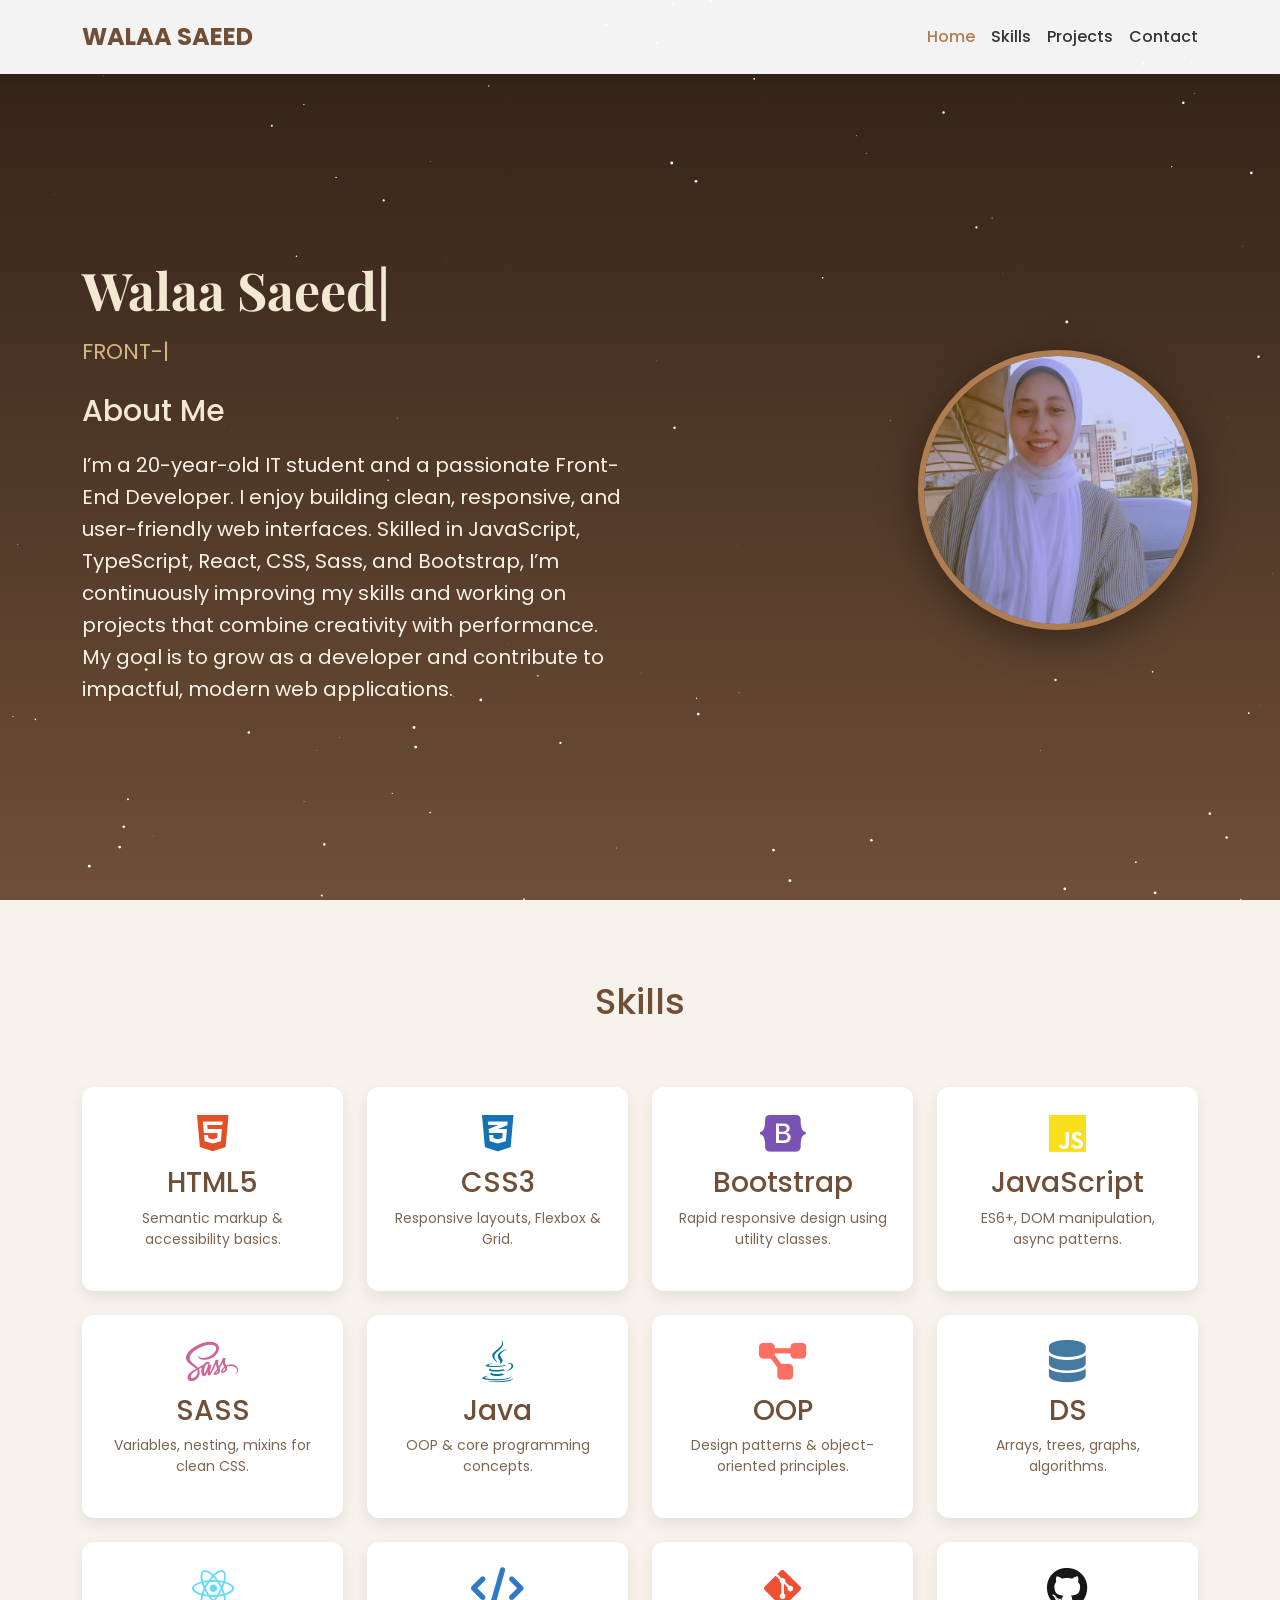
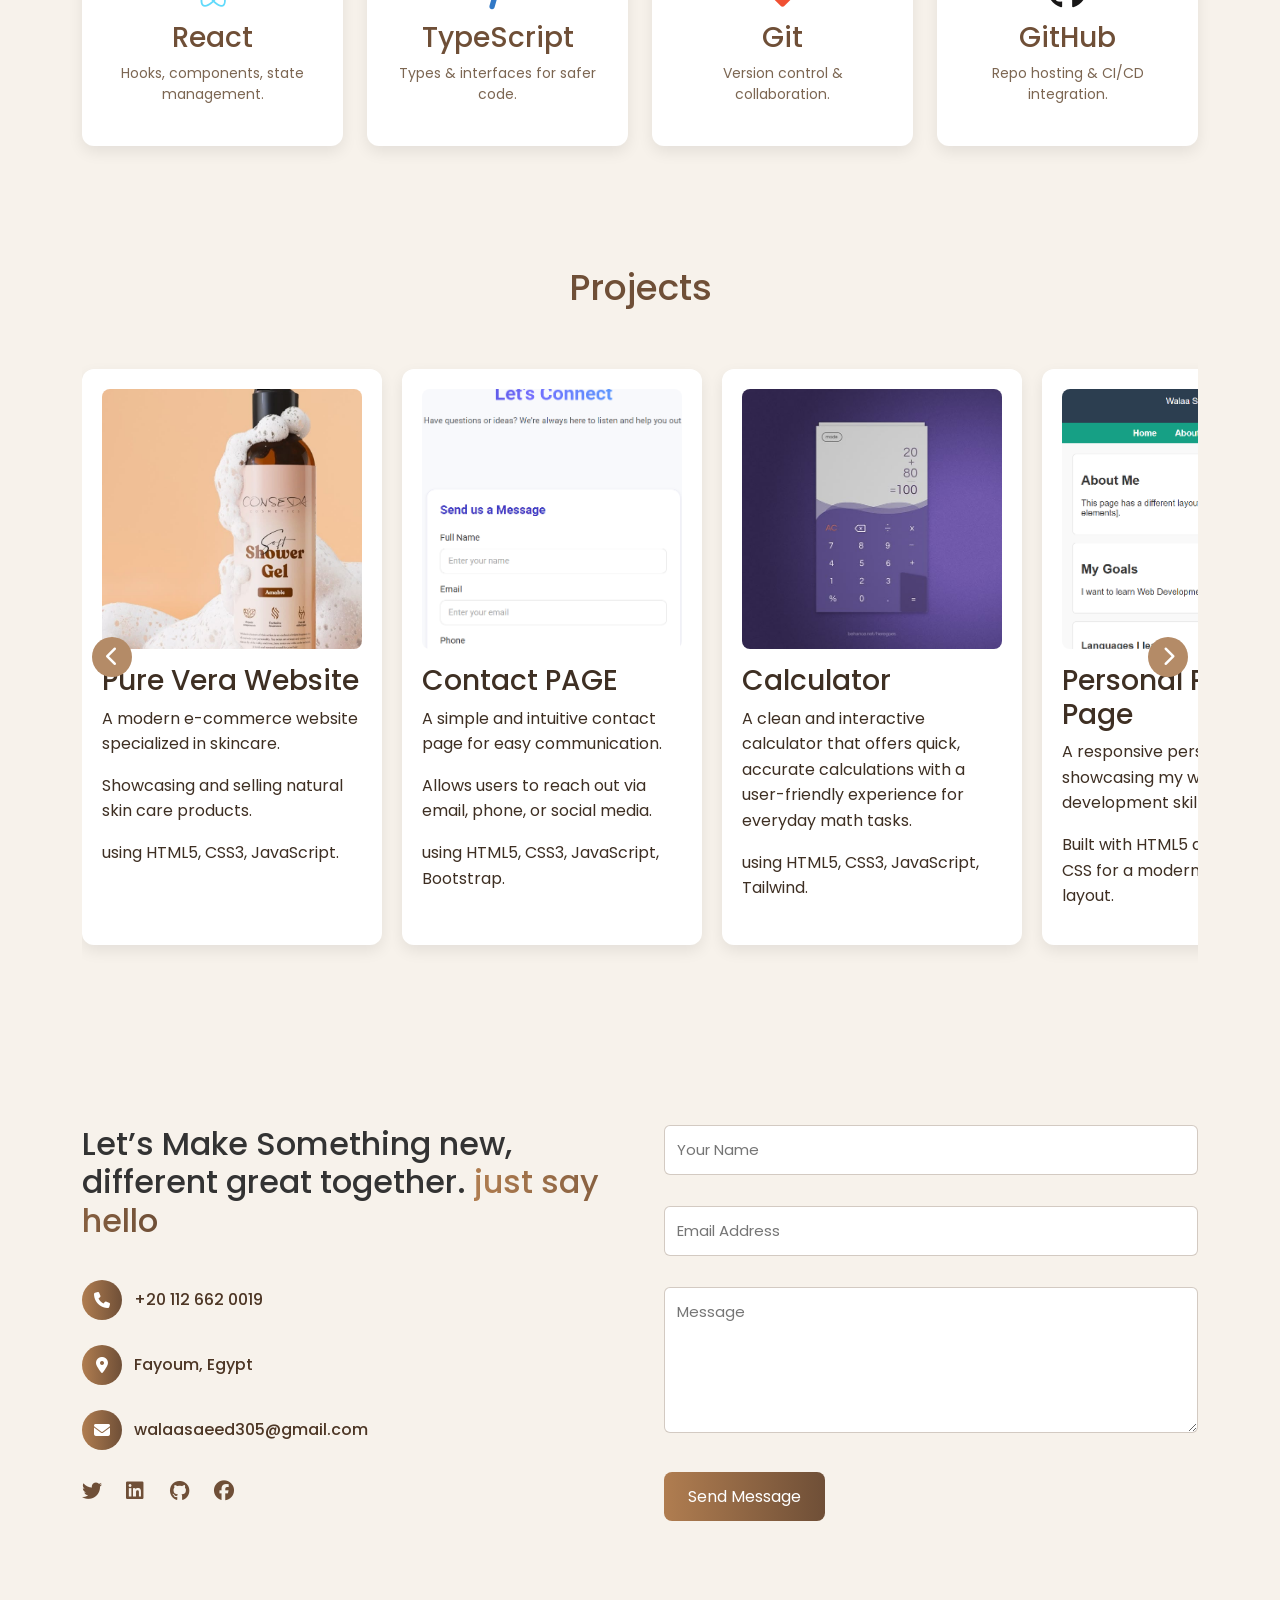
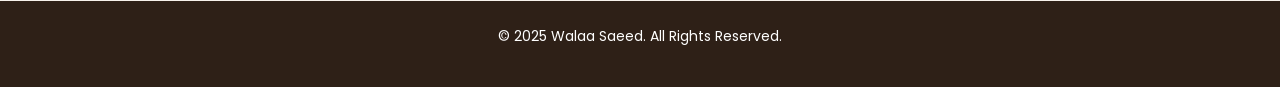
==== index.html @ ff793e22 "First commit" ====
<!DOCTYPE html>
<html lang="en">
<head>
  <meta charset="utf-8" />
  <meta name="viewport" content="width=device-width,initial-scale=1" />
  <title>Walaa Saeed</title>
  <link href="https://fonts.googleapis.com/css2?family=Poppins:wght@400;600;700&family=Playfair+Display:wght@600;700&display=swap" rel="stylesheet">
  <link href="https://cdnjs.cloudflare.com/ajax/libs/font-awesome/6.5.0/css/all.min.css" rel="stylesheet">
  <link href="https://cdn.jsdelivr.net/npm/bootstrap@5.3.2/dist/css/bootstrap.min.css" rel="stylesheet">
  <link rel="stylesheet" href="style.css">
</head>
<body>

<header class="header">
  <div class="container d-flex align-items-center justify-content-between">
    <div class="logo">WALAA SAEED</div>
    <nav class="navmenu">
      <ul class="d-flex gap-3 mb-0">
        <li><a href="#hero" class="nav-link active">Home</a></li>
        <li><a href="#skills" class="nav-link">Skills</a></li>
        <li><a href="#projects" class="nav-link">Projects</a></li>
        <li><a href="#contact" class="nav-link">Contact</a></li>
      </ul>
    </nav>
  </div>
</header>

<section id="hero" class="hero">
  <canvas id="stars"></canvas>
  <div class="container hero-content">
    <div class="row align-items-center gy-4">
      <div class="col-lg-6 text-lg-start text-center hero-left">
        <h1 class="name-heading">
          <span id="typed"></span><span id="cursor">|</span>
        </h1>
        <p class="subtitle"><span id="typed-sub"></span><span id="cursor-sub">|</span></p>
        <div class="about-me mt-4">
          <h4>About Me</h4>
          <p class="about-text">
            I’m a 20-year-old IT student and a passionate Front-End Developer.
             I enjoy building clean, responsive, and user-friendly web interfaces. Skilled in JavaScript, 
             TypeScript, React, CSS, Sass, and Bootstrap, I’m continuously improving my skills and working
              on projects that combine creativity with performance. My goal is to grow as a developer and contribute to
               impactful, modern web applications.
          </p>
        </div>
      </div>
      <div class="col-lg-6 d-flex justify-content-center justify-content-lg-end">
        <div class="profile-circle">
          <img src="images/personal_photo.jpg" alt="Walaa Saeed" id="profile-img">
          <div class="profile-ring"></div>
        </div>
      </div>
    </div>
  </div>
</section>

<section id="skills" class="section skills">
  <div class="container">
    <h2>Skills</h2>
    <div class="row g-4 mt-3">
      <div class="col-md-3 col-sm-6">
        <div class="skill-card">
          <i class="fab fa-html5" style="color:#E34F26"></i>
          <h3>HTML5</h3>
          <p>Semantic markup & accessibility basics.</p>
        </div>
      </div>
      <div class="col-md-3 col-sm-6">
        <div class="skill-card">
          <i class="fab fa-css3-alt" style="color:#1572B6"></i>
          <h3>CSS3</h3>
          <p>Responsive layouts, Flexbox & Grid.</p>
        </div>
      </div>
      <div class="col-md-3 col-sm-6">
        <div class="skill-card">
          <i class="fab fa-bootstrap" style="color:#7952B3"></i>
          <h3>Bootstrap</h3>
          <p>Rapid responsive design using utility classes.</p>
        </div>
      </div>
      <div class="col-md-3 col-sm-6">
        <div class="skill-card">
          <i class="fab fa-js" style="color:#F7DF1E"></i>
          <h3>JavaScript</h3>
          <p>ES6+, DOM manipulation, async patterns.</p>
        </div>
      </div>
      <div class="col-md-3 col-sm-6">
        <div class="skill-card">
          <i class="fab fa-sass" style="color:#CC6699"></i>
          <h3>SASS</h3>
          <p>Variables, nesting, mixins for clean CSS.</p>
        </div>
      </div>
      <div class="col-md-3 col-sm-6">
        <div class="skill-card">
          <i class="fab fa-java" style="color:#007396"></i>
          <h3>Java</h3>
          <p>OOP & core programming concepts.</p>
        </div>
      </div>
      <div class="col-md-3 col-sm-6">
        <div class="skill-card">
          <i class="fas fa-project-diagram" style="color:#FF6F61"></i>
          <h3>OOP</h3>
          <p>Design patterns & object-oriented principles.</p>
        </div>
      </div>
      <div class="col-md-3 col-sm-6">
        <div class="skill-card">
          <i class="fas fa-database" style="color:#4479A1"></i>
          <h3>DS</h3>
          <p>Arrays, trees, graphs, algorithms.</p>
        </div>
      </div>
      <div class="col-md-3 col-sm-6">
        <div class="skill-card">
          <i class="fab fa-react" style="color:#61DAFB"></i>
          <h3>React</h3>
          <p>Hooks, components, state management.</p>
        </div>
      </div>
      <div class="col-md-3 col-sm-6">
        <div class="skill-card">
          <i class="fas fa-code" style="color:#3178C6"></i>
          <h3>TypeScript</h3>
          <p>Types & interfaces for safer code.</p>
        </div>
      </div>
      <div class="col-md-3 col-sm-6">
        <div class="skill-card">
          <i class="fab fa-git-alt" style="color:#F05032"></i>
          <h3>Git</h3>
          <p>Version control & collaboration.</p>
        </div>
      </div>
      <div class="col-md-3 col-sm-6">
        <div class="skill-card">
          <i class="fab fa-github" style="color:#181717"></i>
          <h3>GitHub</h3>
          <p>Repo hosting & CI/CD integration.</p>
        </div>
      </div>
    </div>
  </div>
</section>

 <!-- Projects -->
 <section id="projects" class="section projects">
  <div class="container">
    <h2>Projects</h2>
    <div class="projects-wrapper">
      <button class="project-arrow left"><i class="fas fa-chevron-left"></i></button>
      <div class="projects-container">

        <div class="project-card">
          <a href="https://walaa20055.github.io/PureVera/">
            <img src="images/shower-gel.jpeg" alt="Project 1">
          </a>
          <h3>Pure Vera Website</h3>
          <p>A modern e-commerce website specialized in skincare.</p>
          <p>Showcasing and selling natural skin care products.</p>
          <p>using HTML5, CSS3, JavaScript.</p>
        </div>

        <div class="project-card">
          <a href="Event/html/contact.html">
            <img src="images/contact.png" alt="Project 2">
          </a>
          <h3>Contact PAGE</h3>
          <p>A simple and intuitive contact page for easy communication.</p>
          <p>Allows users to reach out via email, phone, or social media.</p>
          <p>using HTML5, CSS3, JavaScript, Bootstrap.</p>
        </div>

        <div class="project-card">
          <a href=" https://walaa20055.github.io/Calculator/">
            <img src="images/Calculator.jpeg" alt="Project 3">
          </a>
          <h3>Calculator</h3>
          <p>A clean and interactive calculator that offers quick, accurate calculations with a user-friendly experience for everyday math tasks.</p>
          <p>using HTML5, CSS3, JavaScript, Tailwind.</p>

        </div>

        <div class="project-card">
          <a href="Tasks/HTML-Layout.html">
            <img src="images/page.png" alt="Project 4">
          </a>
          <h3>Personal Portfolio Page</h3>
          <p>A responsive personal website showcasing my web development skills.</p>
          <p>Built with HTML5 and styled with CSS for a modern, user-friendly layout.</p>


        </div>

        <div class="project-card">
          <a href="https://walaa20055.github.io/TO-DO-LIST/">
            <img src="images/To-Do.png" alt="Project 5">
          </a>
          <h3>To-Do List </h3>
          <p>Interactive to-do list for scheduling tasks with date, time, and countdown tracking.</p>
          <p>Built with HTML, CSS, and JavaScript using responsive, professional card-style design.</p>

        </div>

        <div class="project-card">
          <a href="Tasks/index.html">
            <img src="images/UI-UX.png" alt="Project 6">
          </a>
          <h3>Photo Gallery & UI Elements</h3>
          <p>Interactive web page with a photo gallery and animated UI components.</p>
          <p>Built with HTML, CSS, and JavaScript for responsive and dynamic user experience.</p>          

        </div>

      </div>
      <button class="project-arrow right"><i class="fas fa-chevron-right"></i></button>
    </div>
  </div>
</section>

<section id="contact" class="contact-section">
  <div class="container">
    <div class="row g-5 align-items-start">
      <div class="col-lg-6 contact-info">
        <h2>Let’s Make Something new, different great together. <span class="highlight">just say hello</span></h2>
        <ul class="contact-list">
          <li><i class="fas fa-phone contact-icon"></i> <span>+20 112 662 0019</span></li>
          <li><i class="fas fa-map-marker-alt contact-icon"></i> <span>Fayoum, Egypt</span></li>
          <li><i class="fas fa-envelope contact-icon"></i> <span>walaasaeed305@gmail.com</span></li>
        </ul>
        <div class="social-icons">
          <a href="https://x.com/i/flow/login" target="_blank"><i class="fab fa-twitter"></i></a>
          <a href="https://www.linkedin.com/in/walaa-saeed-79a734290/" target="_blank"><i class="fab fa-linkedin"></i></a>
          <a href="https://github.com/walaa20055" target="_blank"><i class="fab fa-github"></i></a>
          <a href="https://www.facebook.com/walaasaeed.2005" target="_blank"><i class="fab fa-facebook"></i></a>
        </div>
      </div>
      <div class="col-lg-6">
        <form class="contact-form">
          <div class="mb-3"><input type="text" name="name" placeholder="Your Name" required></div>
          <div class="mb-3"><input type="email" name="email" placeholder="Email Address" required></div>
          <div class="mb-3"><textarea name="message" rows="5" placeholder="Message" required></textarea></div>
          <button type="submit" class="btn-send">Send Message</button>
        </form>
      </div>
    </div>
  </div>
</section>

<footer class="footer text-center py-4">
  <p>© 2025 Walaa Saeed. All Rights Reserved.</p>
</footer>

<script src="script.js"></script>
<script src="https://cdn.jsdelivr.net/npm/bootstrap@5.3.2/dist/js/bootstrap.bundle.min.js"></script>
</body>
</html>
---- style.css ----
/* ==========================
   Global Styles
========================== */
* {
  margin: 0;
  padding: 0;
  box-sizing: border-box;
}

body {
  font-family: 'Poppins', sans-serif;
  line-height: 1.6;
  scroll-behavior: smooth;
  color: #333;
  background-color: #f7f2eb;
}

/* ==========================
   Header
========================== */
.header {
  position: fixed;
  top: 0;
  width: 100%;
  padding: 18px 60px;
  background: rgba(255, 255, 255, 0.95);
  box-shadow: 0 2px 10px rgba(0, 0, 0, 0.06);
  z-index: 1000;
  display: flex;
  justify-content: space-between;
  align-items: center;
}

.logo {
  font-weight: 700;
  font-size: 24px;
  color: #6f4f37;
}

.navmenu ul {
  list-style: none;
  display: flex;
  gap: 24px;
}

.navmenu a {
  text-decoration: none;
  color: #333;
  font-weight: 500;
  transition: 0.3s;
}

.navmenu a:hover,
.navmenu a.active {
  color: #b07d50;
}

/* ==========================
   Hero Section
========================== */
.hero {
  position: relative;
  background: linear-gradient(180deg, #2e2017 0%, #6f4f37 100%);
  color: #fff;
  height: 100vh;
  display: flex;
  align-items: center;
  padding-top: 80px;
}

#stars {
  position: absolute;
  top: 0;
  left: 0;
  width: 100%;
  height: 100%;
  z-index: 0;
}

.hero-content {
  position: relative;
  z-index: 1;
  width: 100%;
}

.name-heading {
  font-size: 52px;
  font-weight: 700;
  font-family: 'Playfair Display', serif;
  color: #f3e9d2;
}

.subtitle {
  font-size: 22px;
  color: #d4b483;
  margin-top: 12px;
}

#cursor,
#cursor-sub {
  animation: blink 1s steps(2, start) infinite;
}

@keyframes blink {
  to {
    visibility: hidden;
  }
}

/* ==========================
   About Me Animation
========================== */
.about-me {
  margin-top: 40px;
  font-size: 20px;
}

.about-me h4 {
  font-size: 30px;
  color: #f3e9d2;
  margin-bottom: 20px;
}

.about-me .about-text {
  opacity: 0;
  transform: translateX(-80px);
  transition: 3s;
  color: #f7f2e7;
}

.about-me .about-text.visible {
  opacity: 1;
  transform: translateX(0);
}

/* ==========================
   Profile Image
========================== */
.profile-circle {
  width: 280px;
  height: 280px;
  border-radius: 50%;
  overflow: hidden;
  display: flex;
  align-items: center;
  justify-content: center;
  border: 6px solid #b07d50;
  box-shadow: 0 10px 40px rgba(0, 0, 0, 0.4);
}

#profile-img {
  width: 100%;
  height: 100%;
  object-fit: cover;
}

/* ==========================
   Sections
========================== */
.section {
  padding: 80px 20px;
  background: #f7f2eb;
  color: #3e2f23;
}

.section h2 {
  text-align: center;
  font-size: 36px;
  margin-bottom: 40px;
  color: #6f4f37;
}

/* ==========================
   Skills Section
========================== */
.skills {
  padding-bottom: 40px;
}

.skill-card {
  background: #fff;
  border-radius: 12px;
  padding: 25px;
  box-shadow: 0 6px 15px rgba(0, 0, 0, 0.08);
  text-align: center;
  transition: 0.3s transform, 0.3s box-shadow;
  cursor: pointer;
  height: 100%;
}

.skill-card:hover {
  transform: translateY(-8px);
  box-shadow: 0 10px 25px rgba(0, 0, 0, 0.15);
}

.skill-card i {
  font-size: 42px;
  margin-bottom: 12px;
}

.skill-card h3 {
  margin-bottom: 8px;
  color: #6f4f37;
}

.skill-card p {
  font-size: 14px;
  color: #7c6652;
  line-height: 1.5;
}

/* ==========================
   Projects Section
========================== */
.projects-wrapper {
  position: relative;
  width: 100%;
  overflow: hidden;
  padding: 20px 0;
}

.projects-container {
  display: flex;
  transition: transform 0.5s ease-in-out;
  will-change: transform;
  gap: 20px; 
}

.project-card {
  flex: 0 0 300px; 
  background: #fff;
  border-radius: 12px;
  padding: 20px;
  box-shadow: 0 6px 15px rgba(0,0,0,0.08);
  transition: transform 0.25s ease, box-shadow 0.25s ease;
  cursor: pointer;
  display: flex;
  flex-direction: column;
}

/* ✨ الصورة بقت أطول */
.project-card img {
  width: 100%;
  height: 260px;     /* زودنا الارتفاع من 180px → 260px */
  object-fit: cover;
  border-radius: 8px;
  margin-bottom: 15px;
}

.project-card-content {
  flex: 1;
}


.project-card:hover {
  transform: translateY(-8px) scale(1.03);
  box-shadow: 0 10px 20px rgba(0,0,0,0.12);
}

.project-card:active {
  transform: translateY(-5px) scale(0.97);
}

.project-arrow {
  position: absolute;
  top: 50%;
  transform: translateY(-50%);
  background: #b48b67;
  color: #fff;
  border: none;
  border-radius: 50%;
  width: 40px;
  height: 40px;
  font-size: 20px;
  cursor: pointer;
  z-index: 5;
  display: flex;
  align-items: center;
  justify-content: center;
  transition: background 0.3s ease;
}

.project-arrow:hover {
  background: #8c6647;
}

.project-arrow.left {
  left: 10px;
}

.project-arrow.right {
  right: 10px;
}

@media (max-width: 992px) {
  .project-card {
    flex: 0 0 85%;
  }
}

@media (max-width: 576px) {
  .project-card {
    flex: 0 0 95%;
  }
}

/* ==========================
   Contact Section
========================== */
.contact-section {
  background: #f7f2eb;
  padding: 80px 20px;
}

.contact-section .highlight {
  background: linear-gradient(90deg, #b07d50, #6f4f37);
  -webkit-background-clip: text;
  -webkit-text-fill-color: transparent;
}

.contact-list {
  margin-top: 40px;
  list-style: none;
  padding-left: 0;
}

.contact-list li {
  margin-bottom: 25px;
  display: flex;
  align-items: center;
  gap: 12px;
  color: #4d3625;
  font-weight: 500;
}

.contact-icon {
  color: #fff;
  background: linear-gradient(90deg, #b07d50, #6f4f37);
  padding: 10px;
  border-radius: 50%;
  width: 40px;
  height: 40px;
  display: flex;
  align-items: center;
  justify-content: center;
}

.social-icons {
  margin-top: 22px;
}

.social-icons a {
  display: inline-block;
  margin-right: 20px;
  height: 20px;
  width: 20px;
  color: #6f4f37;
  font-size: 20px;
  transition: 0.3s;
}

.social-icons a:hover {
  color: #b07d50;
}

/* Contact form */
.contact-form input,
.contact-form textarea {
  width: 100%;
  padding: 12px;
  border: 1px solid rgba(111, 79, 55, 0.3);
  border-radius: 6px;
  font-size: 15px;
  color: #3e2f23;
  background: #fff;
  margin-bottom: 15px;
}

.contact-form input:focus,
.contact-form textarea:focus {
  outline: none;
  border-color: #b07d50;
  box-shadow: 0 0 6px rgba(176, 125, 80, 0.3);
}

.btn-send {
  padding: 12px 24px;
  background: linear-gradient(90deg, #b07d50, #6f4f37);
  color: #fff;
  border: none;
  border-radius: 8px;
  cursor: pointer;
  transition: 0.3s;
}

.btn-send:hover {
  background: linear-gradient(90deg, #8d623f, #4d3625);
}

/* ==========================
   Footer
========================== */
.footer {
  background: #2e2017;
  color: #fff;
  font-size: 14px;
  text-align: center;
  padding: 20px 0;
}

/* ==========================
   Responsive
========================== */
@media (max-width: 991px) {
  .header {
    padding: 12px 24px;
  }

  .name-heading {
    font-size: 40px;
  }

  .profile-circle {
    width: 230px;
    height: 230px;
  }

  .projects-container {
    flex-wrap: nowrap;
  }

  .project-card {
    min-width: 80%;
    max-width: 80%;
  }

  .project-arrow.left {
    left: -10px;
  }

  .project-arrow.right {
    right: -10px;
  }
}
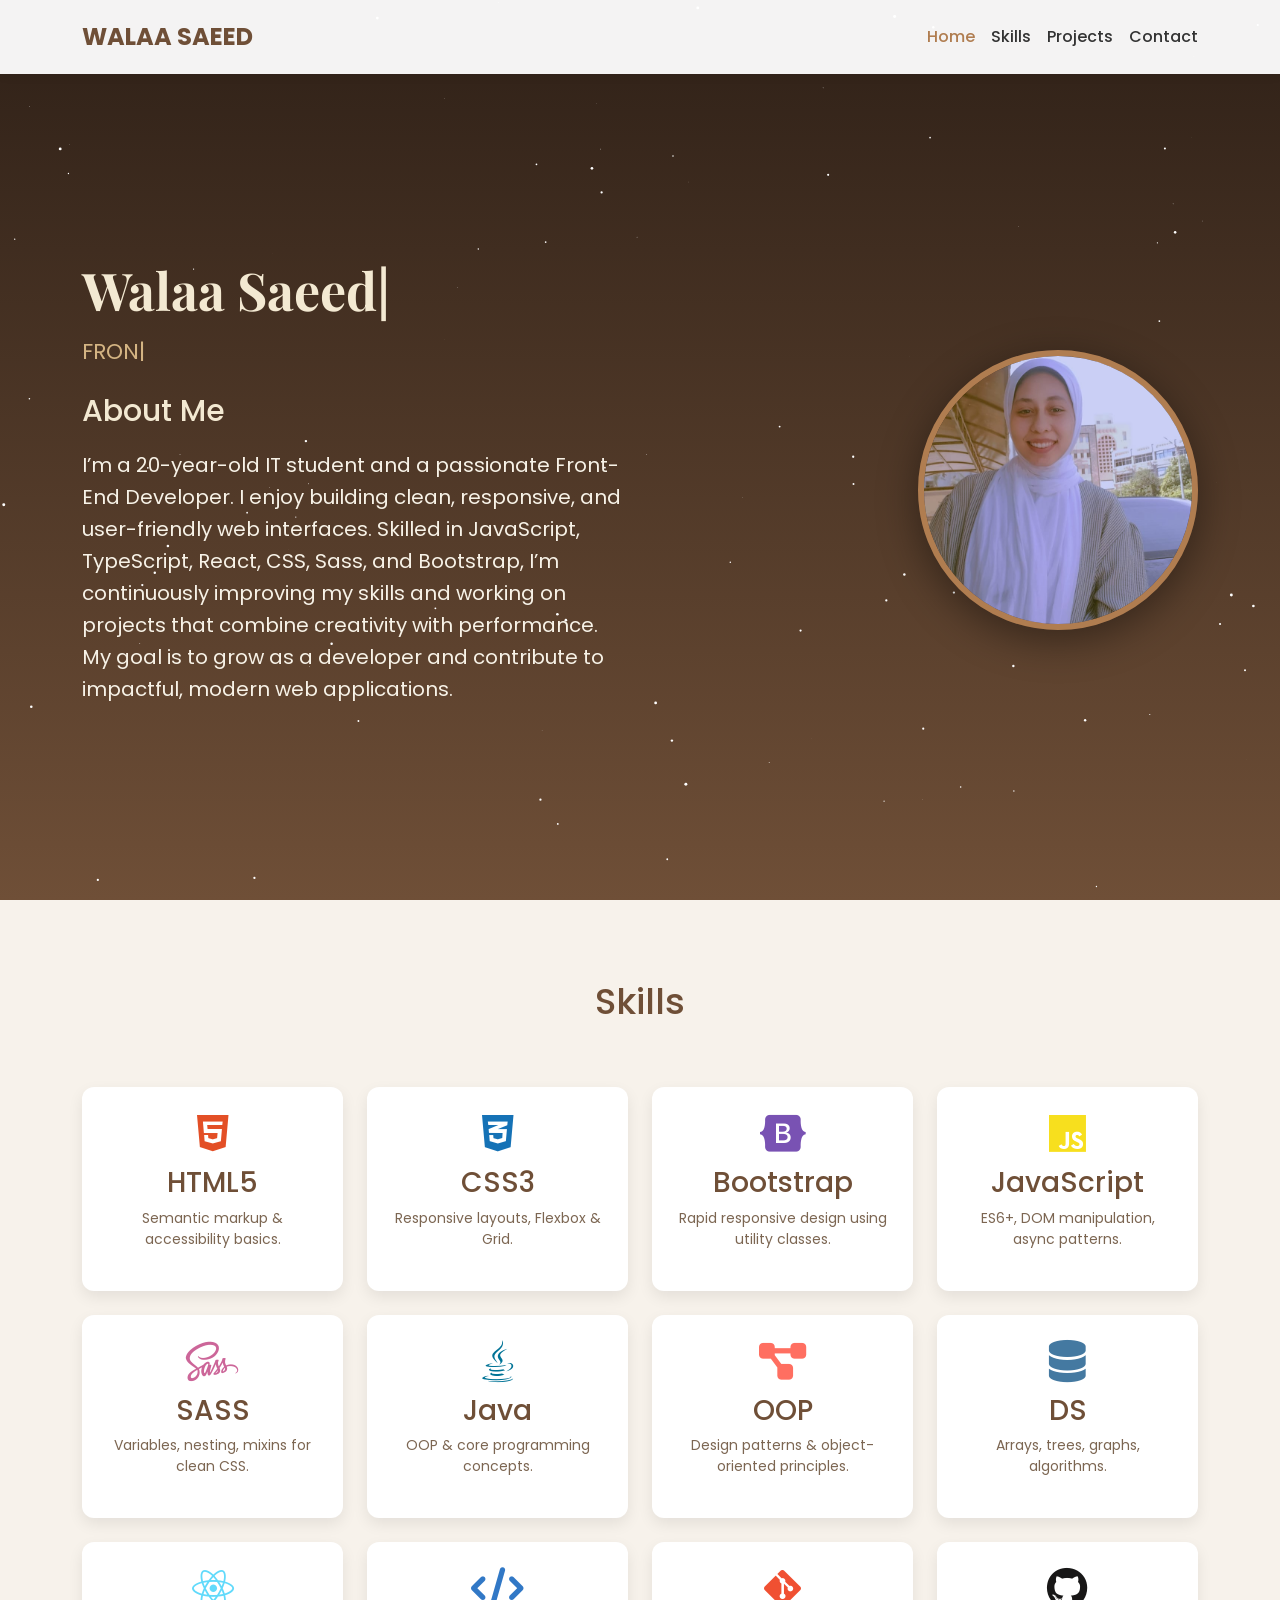
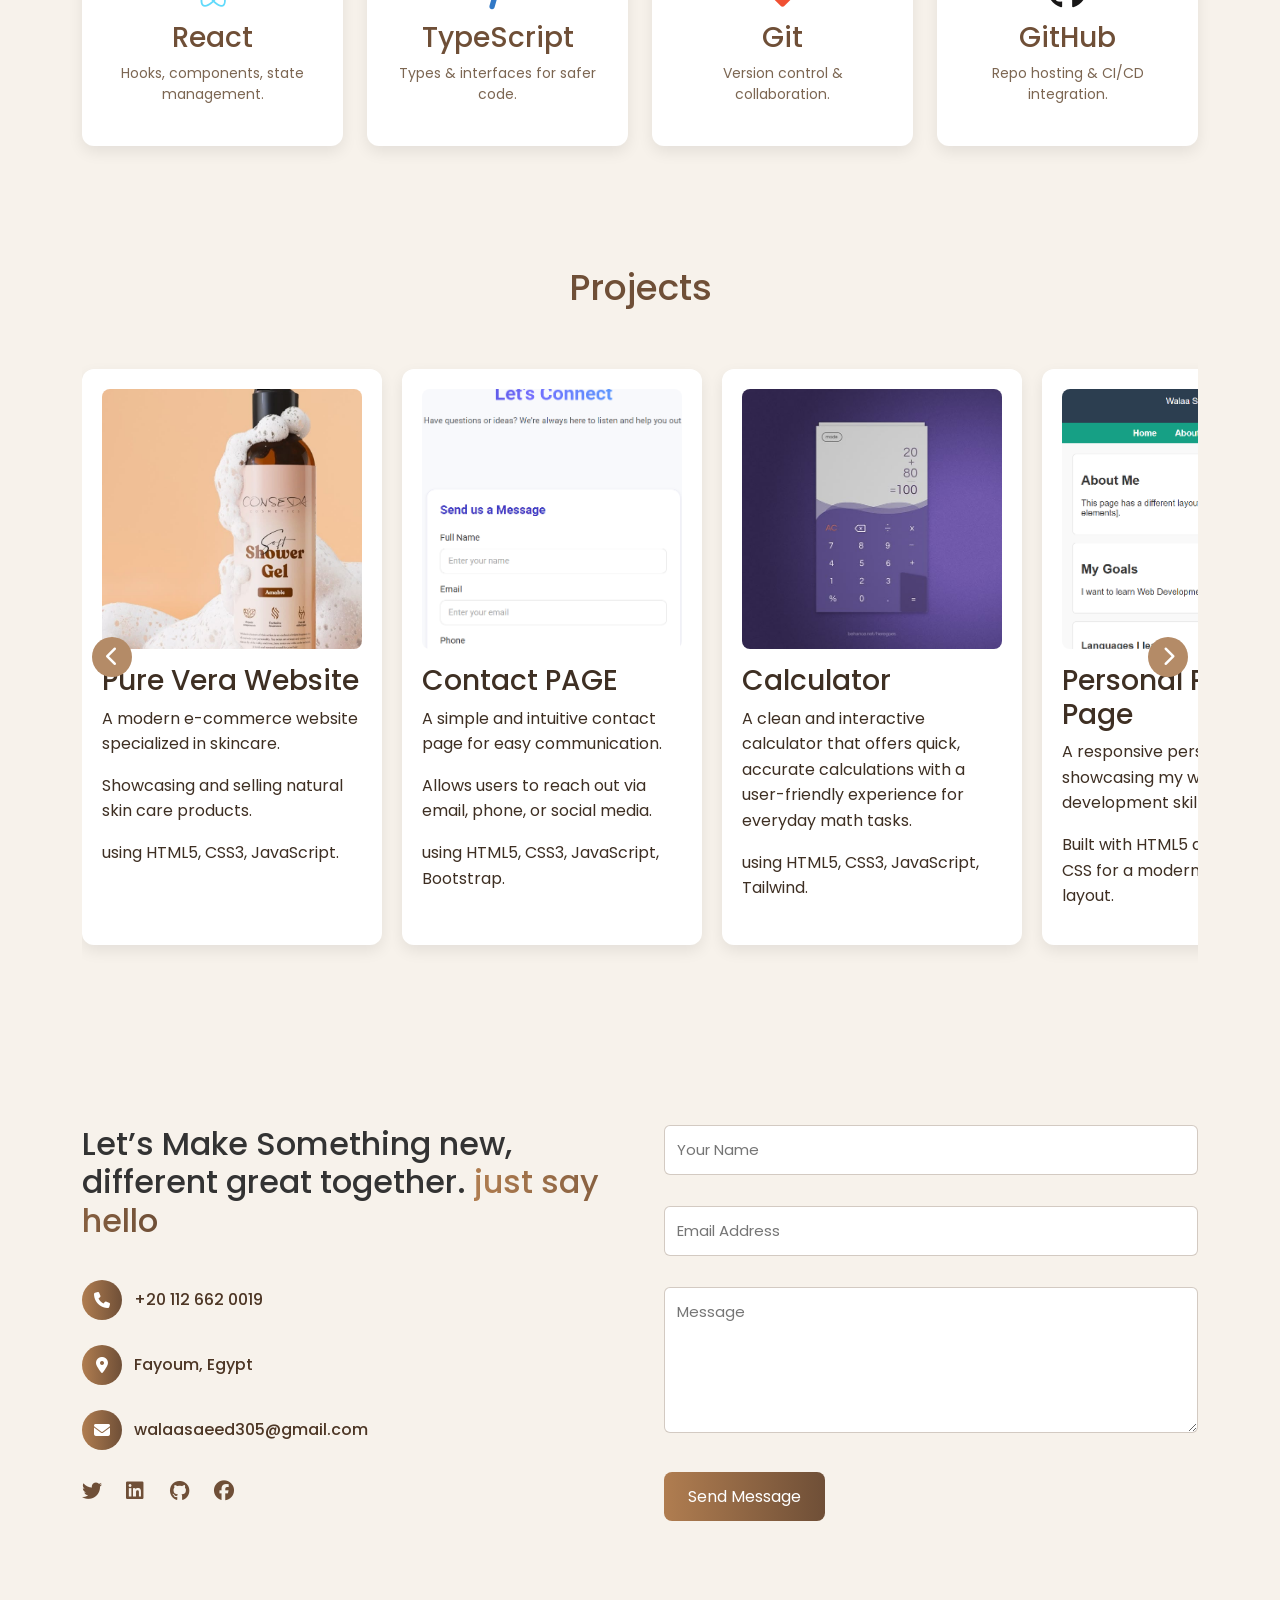
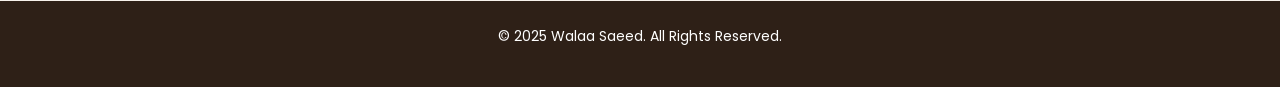
==== commit 300e4606: "First Commit" ====
--- a/index.html
+++ b/index.html
@@ -166,7 +166,7 @@
         </div>
 
         <div class="project-card">
-          <a href="Event/html/contact.html">
+          <a href="https://mohy-walid.github.io/Event/">
             <img src="images/contact.png" alt="Project 2">
           </a>
           <h3>Contact PAGE</h3>
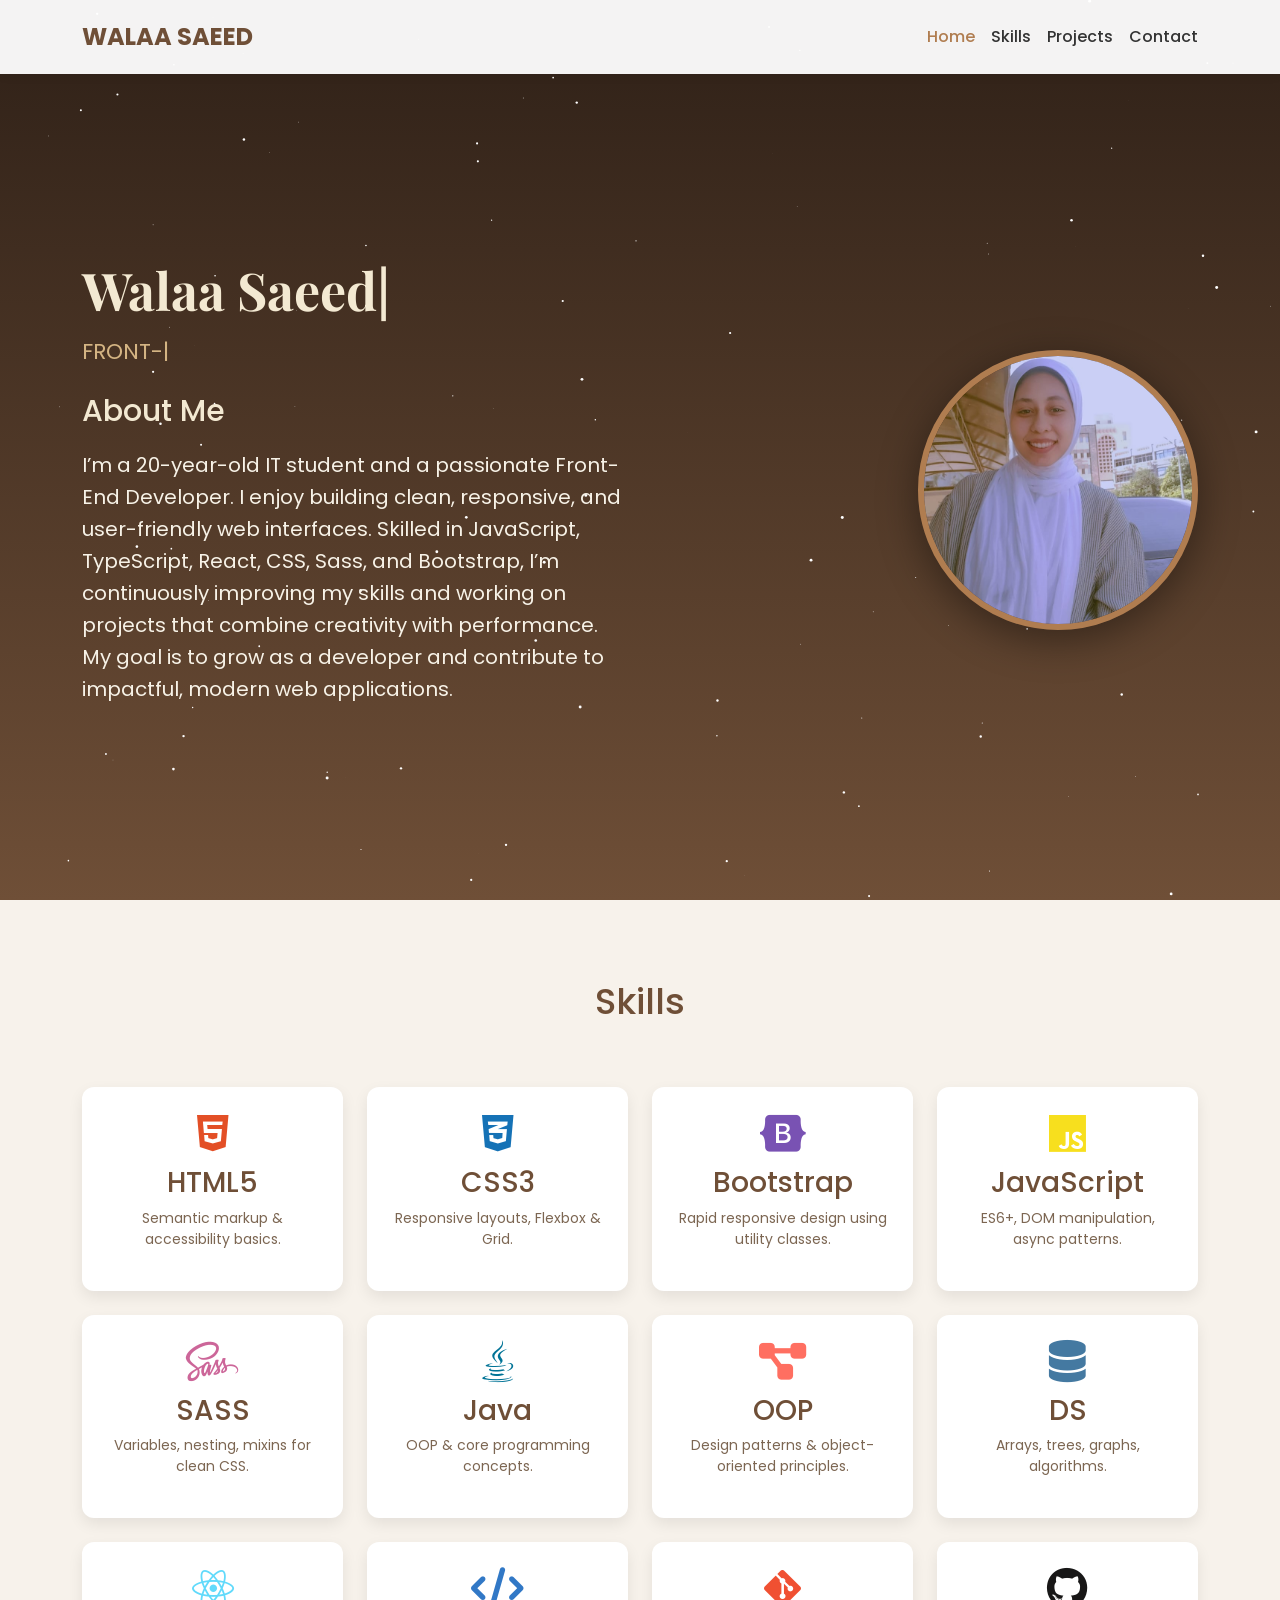
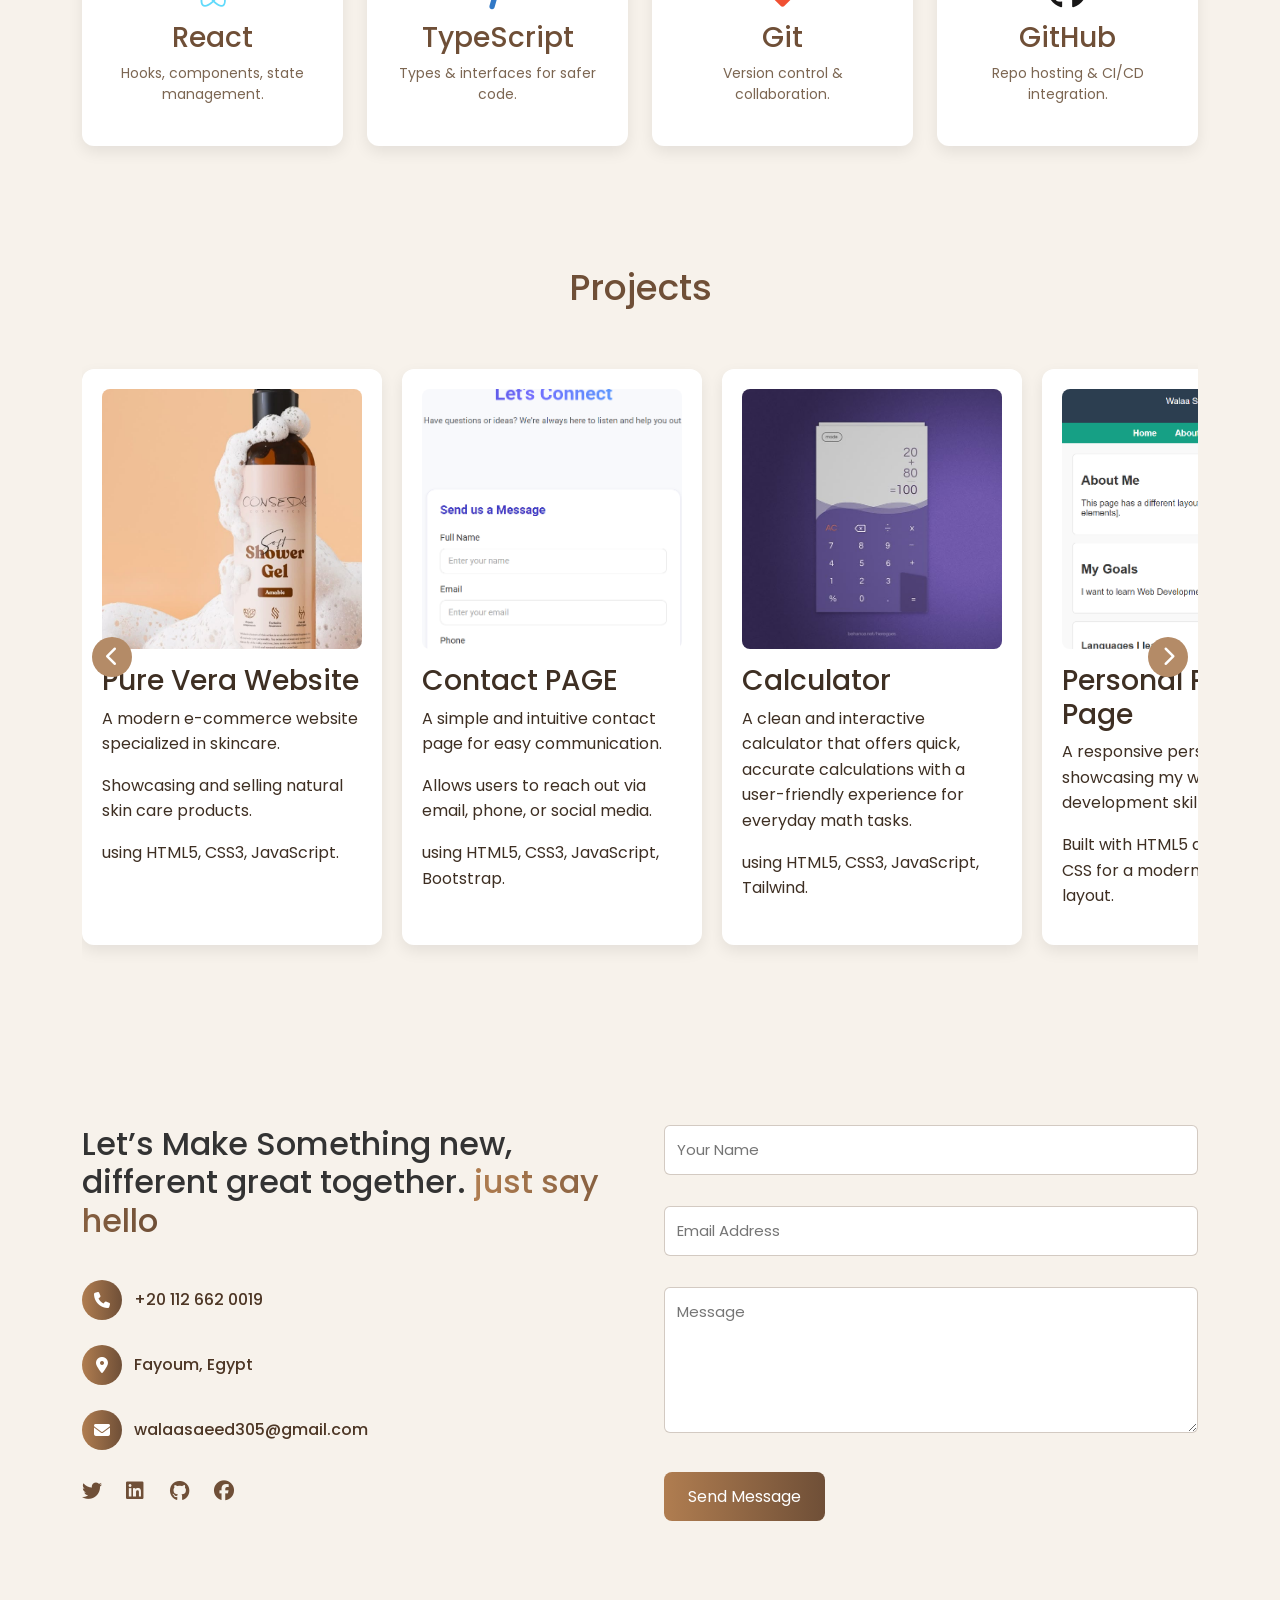
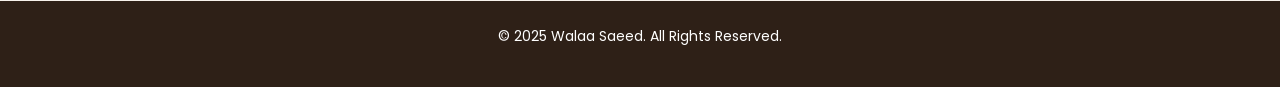
==== commit f3d38c4f: "Update index.html" ====
--- a/index.html
+++ b/index.html
@@ -166,7 +166,7 @@
         </div>
 
         <div class="project-card">
-          <a href="https://mohy-walid.github.io/Event/">
+          <a href="https://mohy-walid.github.io/Event/html/contact.html">
             <img src="images/contact.png" alt="Project 2">
           </a>
           <h3>Contact PAGE</h3>
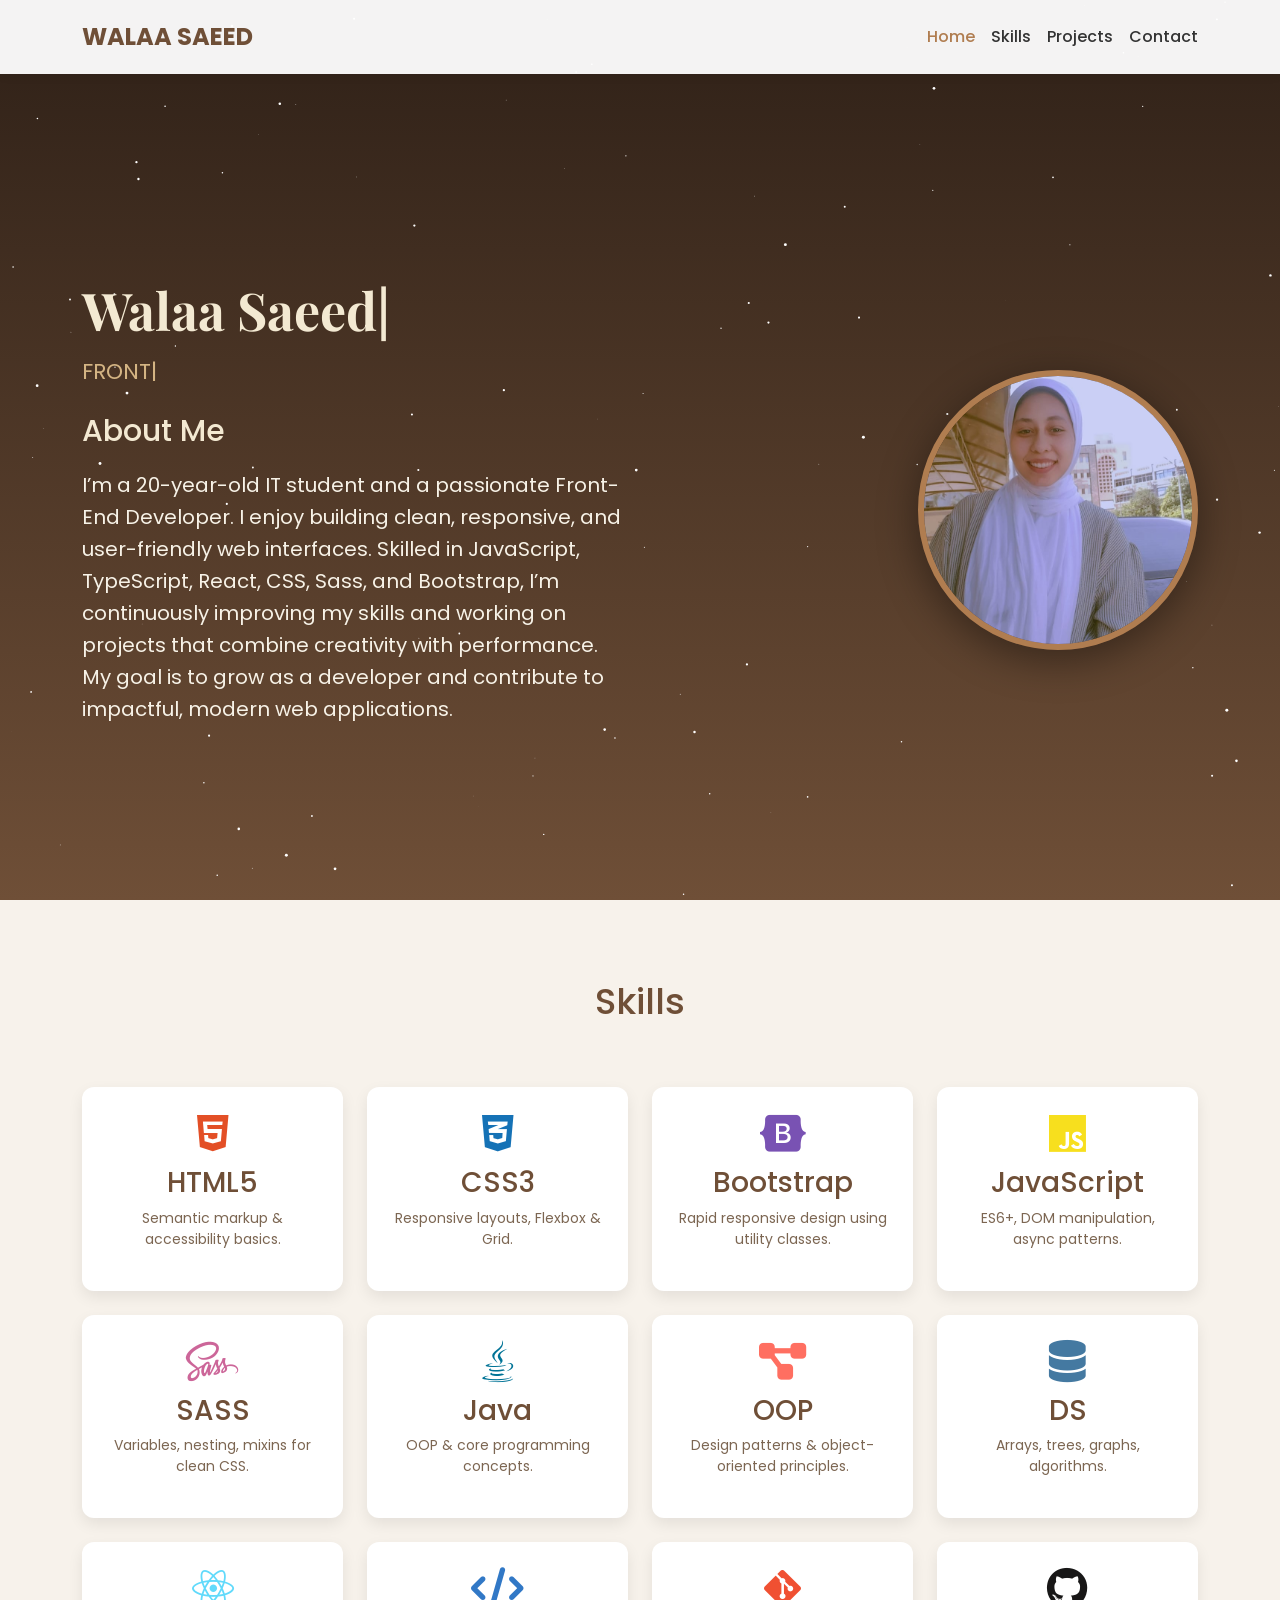
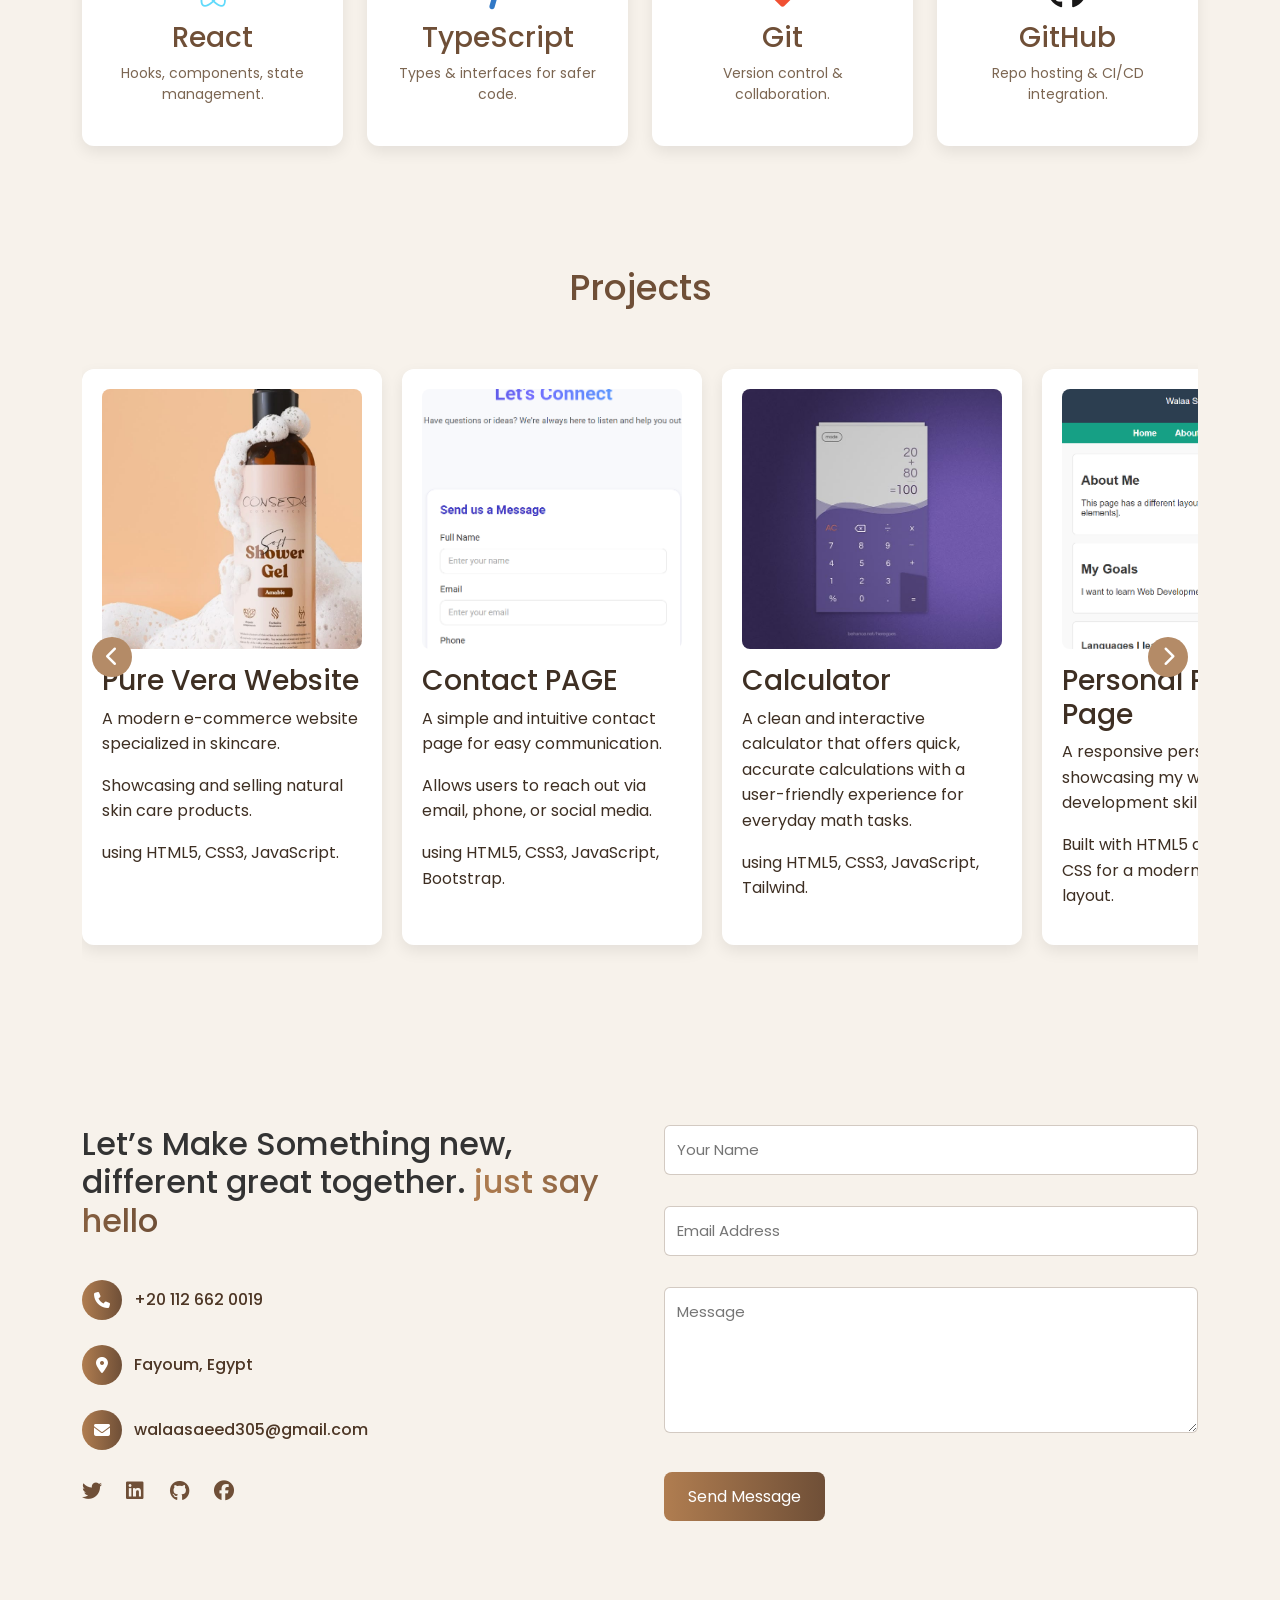
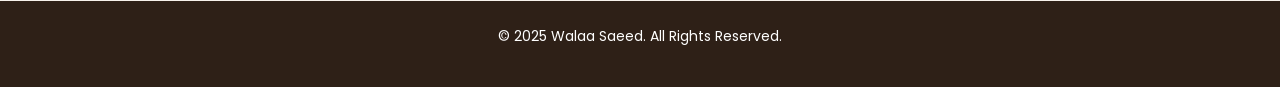
==== commit 1a305c6b: "Update index.html" ====
--- a/index.html
+++ b/index.html
@@ -11,50 +11,49 @@
 </head>
 <body>
 
-<header class="header">
-  <div class="container d-flex align-items-center justify-content-between">
-    <div class="logo">WALAA SAEED</div>
-    <nav class="navmenu">
-      <ul class="d-flex gap-3 mb-0">
-        <li><a href="#hero" class="nav-link active">Home</a></li>
-        <li><a href="#skills" class="nav-link">Skills</a></li>
-        <li><a href="#projects" class="nav-link">Projects</a></li>
-        <li><a href="#contact" class="nav-link">Contact</a></li>
-      </ul>
-    </nav>
-  </div>
-</header>
-
-<section id="hero" class="hero">
-  <canvas id="stars"></canvas>
-  <div class="container hero-content">
-    <div class="row align-items-center gy-4">
-      <div class="col-lg-6 text-lg-start text-center hero-left">
-        <h1 class="name-heading">
-          <span id="typed"></span><span id="cursor">|</span>
-        </h1>
-        <p class="subtitle"><span id="typed-sub"></span><span id="cursor-sub">|</span></p>
-        <div class="about-me mt-4">
-          <h4>About Me</h4>
-          <p class="about-text">
-            I’m a 20-year-old IT student and a passionate Front-End Developer.
-             I enjoy building clean, responsive, and user-friendly web interfaces. Skilled in JavaScript, 
-             TypeScript, React, CSS, Sass, and Bootstrap, I’m continuously improving my skills and working
+  <header class="header">
+    <div class="container d-flex align-items-center justify-content-between">
+      <div class="logo">WALAA SAEED</div>
+      <nav class="navmenu">
+        <ul class="d-flex gap-3 mb-0 flex-wrap">
+          <li><a href="#hero" class="nav-link active">Home</a></li>
+          <li><a href="#skills" class="nav-link">Skills</a></li>
+          <li><a href="#projects" class="nav-link">Projects</a></li>
+          <li><a href="#contact" class="nav-link">Contact</a></li>
+        </ul>
+      </nav>
+    </div>
+  </header>
+  
+  <section id="hero" class="hero" style="padding-top:120px;">
+    <canvas id="stars"></canvas>
+    <div class="container hero-content">
+      <div class="row align-items-center gy-4">
+        <div class="col-lg-6 text-lg-start text-center hero-left">
+          <h1 class="name-heading">
+            <span id="typed"></span><span id="cursor">|</span>
+          </h1>
+          <p class="subtitle"><span id="typed-sub"></span><span id="cursor-sub">|</span></p>
+          <div class="about-me mt-4">
+            <h4>About Me</h4>
+            <p class="about-text">
+              I’m a 20-year-old IT student and a passionate Front-End Developer.
+              I enjoy building clean, responsive, and user-friendly web interfaces. Skilled in JavaScript, 
+              TypeScript, React, CSS, Sass, and Bootstrap, I’m continuously improving my skills and working
               on projects that combine creativity with performance. My goal is to grow as a developer and contribute to
-               impactful, modern web applications.
-          </p>
-        </div>
-      </div>
-      <div class="col-lg-6 d-flex justify-content-center justify-content-lg-end">
-        <div class="profile-circle">
-          <img src="images/personal_photo.jpg" alt="Walaa Saeed" id="profile-img">
-          <div class="profile-ring"></div>
-        </div>
-      </div>
-    </div>
-  </div>
-</section>
-
+              impactful, modern web applications.
+            </p>
+          </div>
+        </div>
+        <div class="col-lg-6 d-flex justify-content-center justify-content-lg-end">
+          <div class="profile-circle">
+            <img src="images/personal_photo.jpg" alt="Walaa Saeed" id="profile-img">
+            <div class="profile-ring"></div>
+          </div>
+        </div>
+      </div>
+    </div>
+  </section>  
 <section id="skills" class="section skills">
   <div class="container">
     <h2>Skills</h2>
